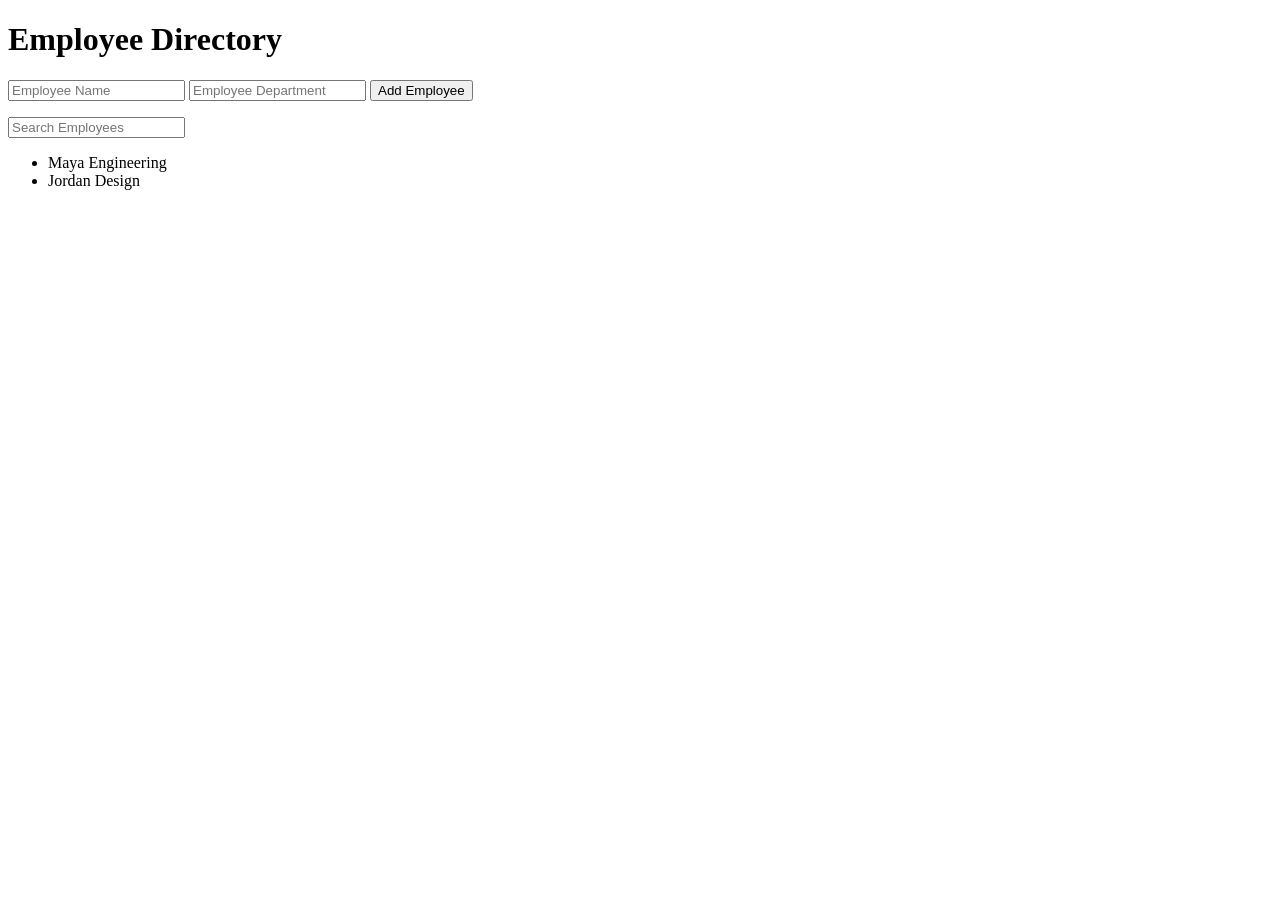
==== dom-practice/employee-directory/index.html @ 295159e9 "new employee form project and a project file for little exercise" ====
<!DOCTYPE html>
<html lang="en">
<head>
    <meta charset="UTF-8">
    <meta name="viewport" content="width=device-width, initial-scale=1.0">
    <title>Document</title>
</head>
<body>
    <h1>Employee Directory</h1>

<form id="employee-form">
    <input type="text" id="name" placeholder="Employee Name">
    <input type="text" id="department" placeholder="Employee Department">
    <button type="submit">Add Employee</button>
</form>

<p id="message"></p>
<input type="text" id="search" placeholder="Search Employees">
<ul id="employee-list"></ul>
    
    
    <script src="script.js"></script>
</body>
</html>
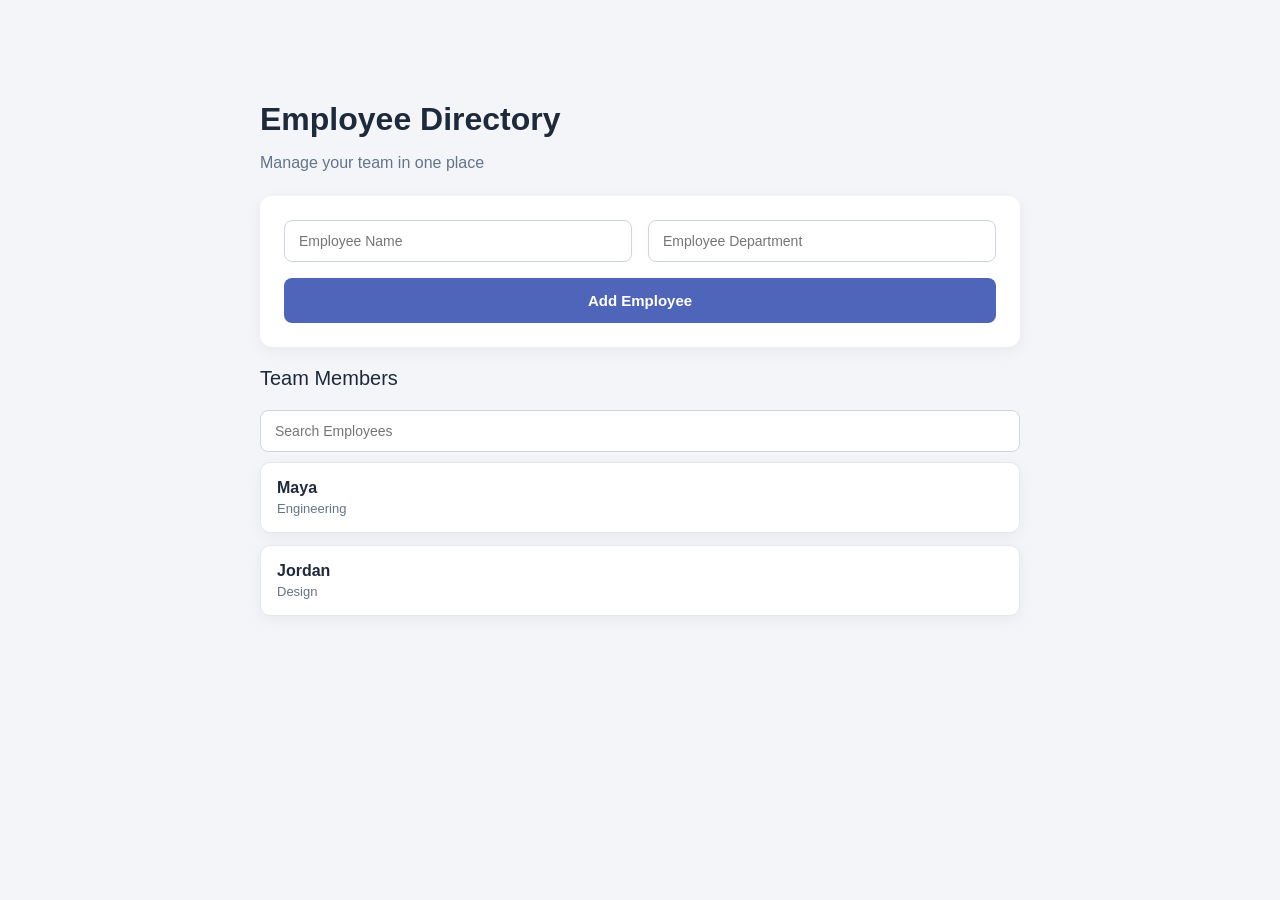
==== commit a0ce6dce: "Polish employee directory UI and improve search behavior" ====
--- a/dom-practice/employee-directory/index.html
+++ b/dom-practice/employee-directory/index.html
@@ -3,10 +3,12 @@
 <head>
     <meta charset="UTF-8">
     <meta name="viewport" content="width=device-width, initial-scale=1.0">
-    <title>Document</title>
+    <link rel="stylesheet" href="style.css">
+    <title>Employee Directory</title>
 </head>
 <body>
     <h1>Employee Directory</h1>
+    <p class="subtitle">Manage your team in one place</p>
 
 <form id="employee-form">
     <input type="text" id="name" placeholder="Employee Name">
@@ -15,6 +17,7 @@
 </form>
 
 <p id="message"></p>
+<h2>Team Members</h2>
 <input type="text" id="search" placeholder="Search Employees">
 <ul id="employee-list"></ul>
     
--- a/dom-practice/employee-directory/style.css
+++ b/dom-practice/employee-directory/style.css
@@ -0,0 +1,112 @@
+* {
+      box-sizing: border-box;
+}
+
+body {
+    font-family: Arial, sans-serif;
+    background-color: #f3f5f9;
+    color: #1e293b;
+    max-width: 800px;
+    margin: 60px auto;
+    padding: 20px;
+}
+
+h1 {
+    margin-bottom: 8px;
+}
+
+.subtitle {
+    color: #64748b;
+    font-size: 16px;
+    margin-bottom: 24px;
+}
+
+#employee-form {
+    display: grid;
+    grid-template-columns: 1fr 1fr;
+    gap: 16px;
+    background-color: white;
+    padding: 24px;
+    border-radius: 12px;
+    box-shadow: 0 4px 16px rgba(0, 0, 0, 0.05);
+    margin-bottom: 20px;
+}
+
+#employee-form input {
+    padding: 12px 14px;
+    border: 1px solid #cbd5e1;
+    border-radius: 8px;
+    font-size: 14px;
+    width: 100%;
+}
+
+#employee-form input:focus {
+    border: 1px solid #4f65b9;
+}
+
+#employee-form button {
+    grid-column: 1 / -1;
+    background-color: #4f65b9;
+    color: white;
+    border: none;
+    padding: 14px;
+    border-radius: 8px;
+    font-size: 15px;
+    font-weight: 600;
+    cursor: pointer;
+    transition: background-color 0.2s ease;
+}
+
+#employee-form button:hover {
+    background-color: #3d519c;
+}
+
+h2 {
+    font-size: 20px;
+    font-weight: 300;
+    margin-bottom: 20px;
+}
+
+#search {
+    background-color: white;
+    padding: 12px 14px;
+    border: 1px solid #cbd5e1;
+    border-radius: 8px;
+    width: 100%;
+    font-size: 14px;
+    margin-bottom: 10px;
+}
+
+#employee-list {
+    list-style: none;
+    padding: 0;
+    margin: 0;
+    display: grid;
+    gap: 12px;
+}
+
+#employee-list li {
+    background-color: white;
+    padding: 16px;
+    border-radius: 10px;
+    border: 1px solid #e2e8f0;
+    box-shadow: 0 4px 16px rgba(0, 0, 0, 0.05);
+}
+
+.employee-name {
+    font-weight: 600;
+    display: block;
+}
+
+.employee-department {
+    font-size: 13px;
+    color: #64748b;
+    margin-top: 4px;
+    display: block;
+}
+
+@media (max-width: 600px) {
+    #employee-form {
+        grid-template-columns: 1fr;
+    }
+}
